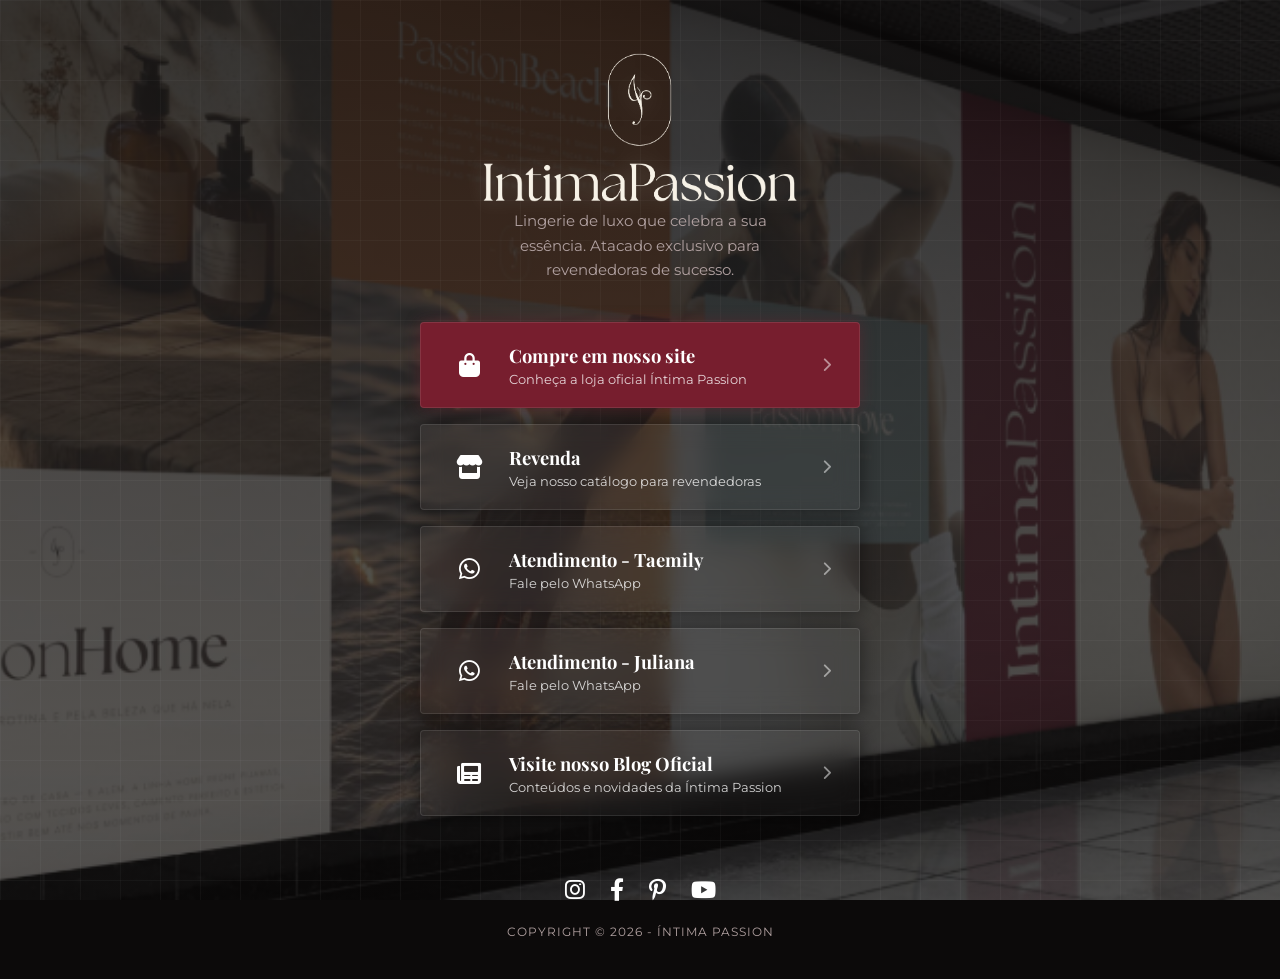
==== index.html @ 2aabb93f "finalização da central de links" ====
<!DOCTYPE html>
<html lang="pt-br">

<head>
    <meta charset="UTF-8">
    <meta name="viewport" content="width=device-width, initial-scale=1.0">
    <title>Íntima Passion | Bio</title>
    <meta name="description" content="Links oficiais da Íntima Passion. Compre online, revenda, atendimento e blog oficial.">

    <!-- Google Fonts -->
    <link rel="preconnect" href="https://fonts.googleapis.com">
    <link rel="preconnect" href="https://fonts.gstatic.com" crossorigin>
    <link
        href="https://fonts.googleapis.com/css2?family=Montserrat:wght@300;400;600&family=Playfair+Display:ital,wght@0,400;0,700;1,400&display=swap"
        rel="stylesheet">

    <!-- Font Awesome -->
    <link rel="stylesheet" href="https://cdnjs.cloudflare.com/ajax/libs/font-awesome/6.0.0/css/all.min.css">

    <link rel="stylesheet" href="styles.css">
</head>

<body>
    <div class="background-overlay"></div>

    <main class="container">
        <header class="profile-header">
            <div class="logo-container">
                <img src="logo.png" alt="Íntima Passion" class="brand-logo-img">
            </div>
            <p class="bio-text">Lingerie de luxo que celebra a sua essência. Atacado exclusivo para revendedoras de
                sucesso.</p>
        </header>

        <section class="links-section">
            <a href="https://loja.intimapassion.com.br/?utm_source=instagram&utm_medium=linktree&utm_campaign=bioinstagram"
                class="link-card highlight" id="compre-site">
                <div class="icon-box"><i class="fas fa-bag-shopping"></i></div>
                <div class="content">
                    <h3>Compre em nosso site</h3>
                    <p>Conheça a loja oficial Íntima Passion</p>
                </div>
                <div class="arrow"><i class="fas fa-chevron-right"></i></div>
            </a>

            <a href="https://loja.intimapassion.com.br/catalogo/21340/?utm_source=linktree&amp;utm_medium=bioinsta&amp;utm_campaign=blogoficial"
                class="link-card" id="revenda">
                <div class="icon-box"><i class="fas fa-store"></i></div>
                <div class="content">
                    <h3>Revenda</h3>
                    <p>Veja nosso catálogo para revendedoras</p>
                </div>
                <div class="arrow"><i class="fas fa-chevron-right"></i></div>
            </a>

            <a href="https://wa.me/5535992279777"
                class="link-card" id="atendimento-taemily">
                <div class="icon-box"><i class="fab fa-whatsapp"></i></div>
                <div class="content">
                    <h3>Atendimento - Taemily</h3>
                    <p>Fale pelo WhatsApp</p>
                </div>
                <div class="arrow"><i class="fas fa-chevron-right"></i></div>
            </a>

            <a href="https://wa.me/5535997618485"
                class="link-card" id="atendimento-juliana">
                <div class="icon-box"><i class="fab fa-whatsapp"></i></div>
                <div class="content">
                    <h3>Atendimento - Juliana</h3>
                    <p>Fale pelo WhatsApp</p>
                </div>
                <div class="arrow"><i class="fas fa-chevron-right"></i></div>
            </a>

            <a href="https://blog.intimapassion.com.br/?utm_source=linktree&amp;utm_medium=bioinsta&amp;utm_campaign=blogoficial"
                class="link-card" id="blog-oficial">
                <div class="icon-box"><i class="fas fa-newspaper"></i></div>
                <div class="content">
                    <h3>Visite nosso Blog Oficial</h3>
                    <p>Conteúdos e novidades da Íntima Passion</p>
                </div>
                <div class="arrow"><i class="fas fa-chevron-right"></i></div>
            </a>
        </section>

        <footer class="social-footer">
            <div class="social-icons">
                <a href="#"><i class="fab fa-instagram"></i></a>
                <a href="#"><i class="fab fa-facebook-f"></i></a>
                <a href="#"><i class="fab fa-pinterest-p"></i></a>
                <a href="#"><i class="fab fa-youtube"></i></a>
            </div>
            <p class="copyright">Copyright © 2026 - Íntima Passion</p>
        </footer>
    </main>

    <script src="script.js"></script>
</body>

</html>
---- styles.css ----
:root {
    --bg-color: #0c0a0a;
    /* Darker, more futuristic base */
    --accent-primary: #771e2e;
    /* User requested color */
    --accent-secondary: #F7F2E7;
    /* Gold constant */
    --accent-glow: rgba(119, 30, 46, 0.4);
    --text-main: #ffffff;
    --text-light: #b0a0a0;
    --glass-bg: rgba(255, 255, 255, 0.03);
    --glass-border: rgba(255, 255, 255, 0.1);
    --shadow: 0 0 20px rgba(0, 0, 0, 0.5);

    --font-heading: 'Playfair Display', serif;
    --font-body: 'Montserrat', sans-serif;
}

* {
    margin: 0;
    padding: 0;
    box-sizing: border-box;
}

body {
    background-color: var(--bg-color);
    color: var(--text-main);
    font-family: var(--font-body);
    min-height: 100vh;
    display: flex;
    flex-direction: column;
    align-items: center;
    justify-content: center;
    position: relative;
    overflow-x: hidden;
}

/* Background Image with Overlay */
.background-overlay {
    position: fixed;
    top: 0;
    left: 0;
    width: 100%;
    height: 100%;
    background-image: linear-gradient(to bottom, rgba(12, 10, 10, 0.8), rgba(12, 10, 10, 0.6)), url('passion_brand_bg.png');
    background-size: cover;
    background-position: center;
    z-index: -2;
}

/* Futuristic Grid */
.background-overlay::after {
    content: '';
    position: absolute;
    inset: 0;
    background-image:
        linear-gradient(rgba(255, 255, 255, 0.03) 1px, transparent 1px),
        linear-gradient(90deg, rgba(255, 255, 255, 0.03) 1px, transparent 1px);
    background-size: 40px 40px;
    z-index: -1;
    pointer-events: none;
}

.container {
    width: 100%;
    max-width: 480px;
    padding: 40px 20px;
    display: flex;
    flex-direction: column;
    align-items: center;
}

/* Header */
.profile-header {
    text-align: center;
    margin-bottom: 40px;
    animation: fadeInDown 0.8s ease-out;
}

.logo-container {
    margin-bottom: -10px;
}

.brand-logo-img {
    width: 100%;
    max-width: 340px;
    height: auto;
    filter: drop-shadow(0 0 10px rgba(255, 255, 255, 0.2));
}

.brand-tagline {
    font-family: var(--font-body);
    text-transform: uppercase;
    font-size: 0.75rem;
    letter-spacing: 4px;
    color: var(--accent-secondary);
    display: block;
    margin-top: -5px;
}

.bio-text {
    font-size: 0.95rem;
    color: var(--text-light);
    line-height: 1.6;
    max-width: 320px;
    margin: 0 auto;
}

/* Links Section */
.links-section {
    width: 100%;
    display: flex;
    flex-direction: column;
    gap: 16px;
}

.link-card {
    text-decoration: none;
    background: var(--glass-bg);
    backdrop-filter: blur(12px);
    -webkit-backdrop-filter: blur(12px);
    border: 1px solid var(--glass-border);
    border-radius: 4px;
    /* Sharper geometry */
    padding: 20px 28px;
    display: flex;
    align-items: center;
    gap: 20px;
    transition: all 0.4s cubic-bezier(0.19, 1, 0.22, 1);
    box-shadow: var(--shadow);
    color: var(--text-main);
    animation: fadeInUp 0.8s ease-out both;
    position: relative;
    overflow: hidden;
}

.link-card:nth-child(1) {
    animation-delay: 0.1s;
}

.link-card:nth-child(2) {
    animation-delay: 0.2s;
}

.link-card:nth-child(3) {
    animation-delay: 0.3s;
}

.link-card:nth-child(4) {
    animation-delay: 0.4s;
}

.link-card:nth-child(5) {
    animation-delay: 0.5s;
}

.link-card::before {
    content: '';
    position: absolute;
    top: 0;
    left: -100%;
    width: 100%;
    height: 100%;
    background: linear-gradient(90deg,
            transparent,
            rgba(255, 255, 255, 0.1),
            transparent);
    transition: 0.5s;
}

.link-card:hover::before {
    left: 100%;
}

.link-card:hover {
    transform: translateX(8px);
    border-color: var(--accent-secondary);
    background: rgba(255, 255, 255, 0.08);
}

.link-card.highlight {
    background: var(--accent-primary);
    border: 1px solid rgba(255, 255, 255, 0.1);
    color: #fff;
    box-shadow: 0 0 15px var(--accent-glow);
}

.link-card.highlight:hover {
    box-shadow: 0 0 30px var(--accent-glow);
    transform: translateX(12px);
    background: #8B2336;
}

.icon-box {
    font-size: 1.5rem;
    width: 40px;
    display: flex;
    justify-content: center;
    color: #ffffff;
    /* White icons as requested */
}

.highlight .icon-box {
    color: #fff;
}

.link-card .content {
    flex: 1;
}

.link-card h3 {
    font-family: var(--font-heading);
    font-size: 1.15rem;
    margin-bottom: 4px;
}

.link-card p {
    font-size: 0.8rem;
    opacity: 0.8;
}

.arrow {
    font-size: 0.9rem;
    opacity: 0.5;
}

/* Footer */
.social-footer {
    margin-top: 60px;
    text-align: center;
    animation: fadeIn 1.2s ease-out both;
    animation-delay: 0.5s;
}

.social-icons {
    display: flex;
    gap: 25px;
    justify-content: center;
    margin-bottom: 20px;
}

.social-icons a {
    color: #ffffff;
    /* White social icons */
    font-size: 1.4rem;
    transition: 0.3s;
}

.social-icons a:hover {
    color: var(--accent-secondary);
    transform: scale(1.2);
}

.copyright {
    font-size: 0.75rem;
    color: var(--text-light);
    text-transform: uppercase;
    letter-spacing: 1px;
}

/* Animations */
@keyframes fadeInDown {
    from {
        opacity: 0;
        transform: translateY(-20px);
    }

    to {
        opacity: 1;
        transform: translateY(0);
    }
}

@keyframes fadeInUp {
    from {
        opacity: 0;
        transform: translateY(20px);
    }

    to {
        opacity: 1;
        transform: translateY(0);
    }
}

@keyframes fadeIn {
    from {
        opacity: 0;
    }

    to {
        opacity: 1;
    }
}

/* Scanner Line Animation */
.background-overlay::before {
    content: '';
    position: absolute;
    top: -100%;
    left: 0;
    width: 100%;
    height: 100px;
    background: linear-gradient(to bottom, transparent, rgba(119, 30, 46, 0.1), transparent);
    animation: scanner 8s linear infinite;
    z-index: 10;
    pointer-events: none;
}

@keyframes scanner {
    0% {
        top: -100px;
    }

    100% {
        top: 100%;
    }
}

/* Mobile Adjustments */
@media (max-width: 375px) {
    .container {
        padding: 30px 15px;
    }

    .link-card {
        padding: 15px 20px;
    }
}
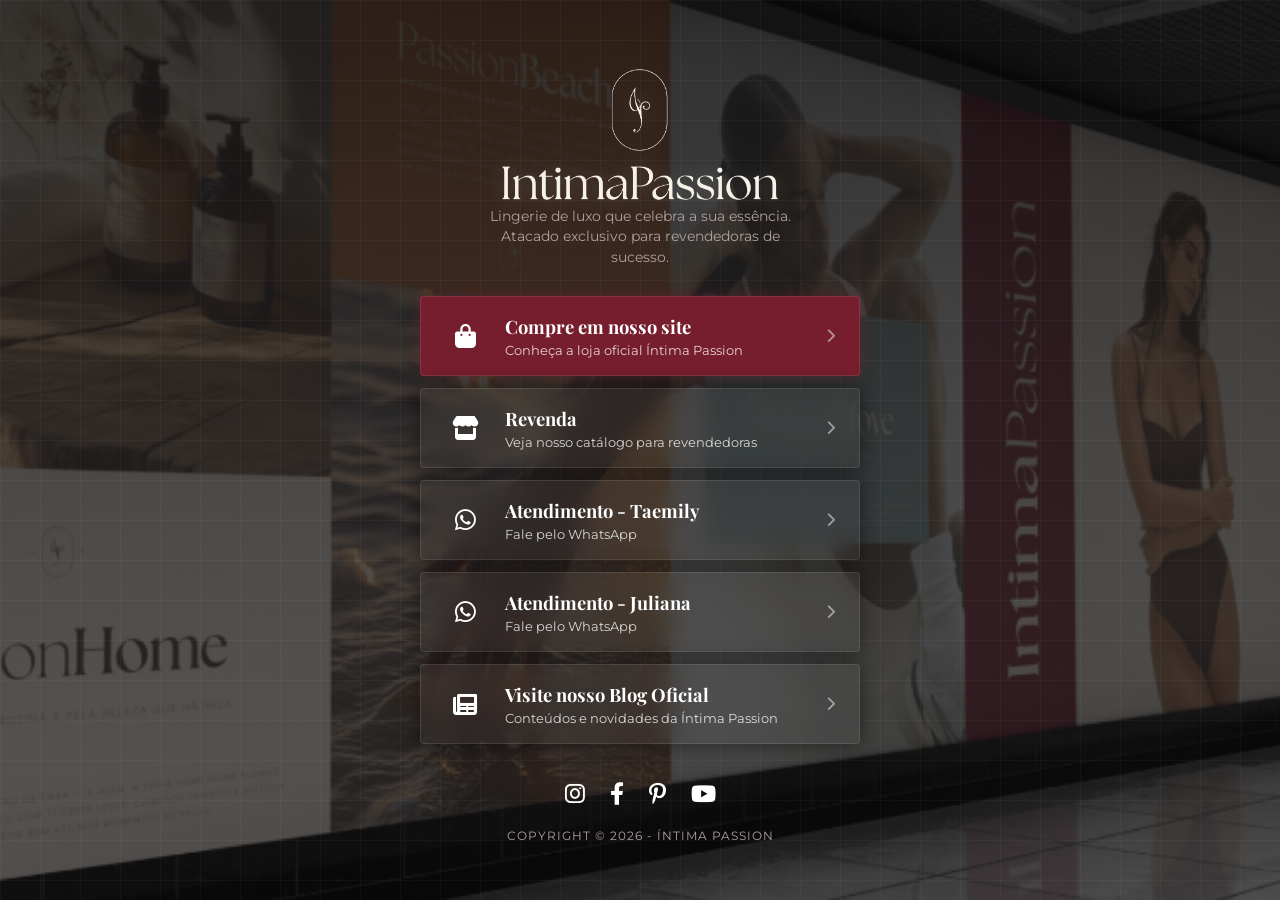
==== commit 7b95e616: "Adiciona rastreamento de cliques por rota" ====
--- a/index.html
+++ b/index.html
@@ -33,7 +33,7 @@
         </header>
 
         <section class="links-section">
-            <a href="https://loja.intimapassion.com.br/?utm_source=instagram&utm_medium=linktree&utm_campaign=bioinstagram"
+            <a href="/go/compre/"
                 class="link-card highlight" id="compre-site">
                 <div class="icon-box"><i class="fas fa-bag-shopping"></i></div>
                 <div class="content">
@@ -43,7 +43,7 @@
                 <div class="arrow"><i class="fas fa-chevron-right"></i></div>
             </a>
 
-            <a href="https://loja.intimapassion.com.br/catalogo/21340/?utm_source=linktree&amp;utm_medium=bioinsta&amp;utm_campaign=blogoficial"
+            <a href="/go/revenda/"
                 class="link-card" id="revenda">
                 <div class="icon-box"><i class="fas fa-store"></i></div>
                 <div class="content">
@@ -53,7 +53,7 @@
                 <div class="arrow"><i class="fas fa-chevron-right"></i></div>
             </a>
 
-            <a href="https://wa.me/5535992279777"
+            <a href="/go/taemily/"
                 class="link-card" id="atendimento-taemily">
                 <div class="icon-box"><i class="fab fa-whatsapp"></i></div>
                 <div class="content">
@@ -63,7 +63,7 @@
                 <div class="arrow"><i class="fas fa-chevron-right"></i></div>
             </a>
 
-            <a href="https://wa.me/5535997618485"
+            <a href="/go/juliana/"
                 class="link-card" id="atendimento-juliana">
                 <div class="icon-box"><i class="fab fa-whatsapp"></i></div>
                 <div class="content">
@@ -73,7 +73,7 @@
                 <div class="arrow"><i class="fas fa-chevron-right"></i></div>
             </a>
 
-            <a href="https://blog.intimapassion.com.br/?utm_source=linktree&amp;utm_medium=bioinsta&amp;utm_campaign=blogoficial"
+            <a href="/go/blog/"
                 class="link-card" id="blog-oficial">
                 <div class="icon-box"><i class="fas fa-newspaper"></i></div>
                 <div class="content">
@@ -86,15 +86,19 @@
 
         <footer class="social-footer">
             <div class="social-icons">
-                <a href="#"><i class="fab fa-instagram"></i></a>
-                <a href="#"><i class="fab fa-facebook-f"></i></a>
-                <a href="#"><i class="fab fa-pinterest-p"></i></a>
-                <a href="#"><i class="fab fa-youtube"></i></a>
+                <a href="/go/instagram/"><i class="fab fa-instagram"></i></a>
+                <a href="/go/facebook/"><i class="fab fa-facebook-f"></i></a>
+                <a href="/go/pinterest/"><i class="fab fa-pinterest-p"></i></a>
+                <a href="/go/youtube/"><i class="fab fa-youtube"></i></a>
             </div>
             <p class="copyright">Copyright © 2026 - Íntima Passion</p>
         </footer>
     </main>
 
+    <script>
+        window.va = window.va || function () { (window.vaq = window.vaq || []).push(arguments); };
+    </script>
+    <script defer src="/_vercel/insights/script.js"></script>
     <script src="script.js"></script>
 </body>
 
--- a/styles.css
+++ b/styles.css
@@ -22,8 +22,8 @@
     box-sizing: border-box;
 }
 
-body {
-    background-color: var(--bg-color);
+body {
+    background-color: var(--bg-color);
     color: var(--text-main);
     font-family: var(--font-body);
     min-height: 100vh;
@@ -32,21 +32,24 @@
     align-items: center;
     justify-content: center;
     position: relative;
-    overflow-x: hidden;
-}
-
-/* Background Image with Overlay */
-.background-overlay {
-    position: fixed;
-    top: 0;
-    left: 0;
-    width: 100%;
-    height: 100%;
-    background-image: linear-gradient(to bottom, rgba(12, 10, 10, 0.8), rgba(12, 10, 10, 0.6)), url('passion_brand_bg.png');
-    background-size: cover;
-    background-position: center;
-    z-index: -2;
-}
+    overflow-x: hidden;
+}
+
+/* Background Image with Overlay */
+.background-overlay {
+    position: fixed;
+    top: 0;
+    left: 0;
+    width: 100%;
+    height: 100vh;
+    height: 100svh;
+    background-image: linear-gradient(to bottom, rgba(12, 10, 10, 0.8), rgba(12, 10, 10, 0.6)), url('passion_brand_bg.png');
+    background-size: cover;
+    background-position: center;
+    z-index: -2;
+    transform: translateZ(0);
+    will-change: transform;
+}
 
 /* Futuristic Grid */
 .background-overlay::after {
@@ -61,32 +64,32 @@
     pointer-events: none;
 }
 
-.container {
-    width: 100%;
-    max-width: 480px;
-    padding: 40px 20px;
-    display: flex;
-    flex-direction: column;
-    align-items: center;
-}
+.container {
+    width: 100%;
+    max-width: 480px;
+    padding: 32px 20px;
+    display: flex;
+    flex-direction: column;
+    align-items: center;
+}
 
 /* Header */
-.profile-header {
-    text-align: center;
-    margin-bottom: 40px;
-    animation: fadeInDown 0.8s ease-out;
-}
+.profile-header {
+    text-align: center;
+    margin-bottom: 28px;
+    animation: fadeInDown 0.8s ease-out;
+}
 
 .logo-container {
     margin-bottom: -10px;
 }
 
-.brand-logo-img {
-    width: 100%;
-    max-width: 340px;
-    height: auto;
-    filter: drop-shadow(0 0 10px rgba(255, 255, 255, 0.2));
-}
+.brand-logo-img {
+    width: 100%;
+    max-width: 300px;
+    height: auto;
+    filter: drop-shadow(0 0 10px rgba(255, 255, 255, 0.2));
+}
 
 .brand-tagline {
     font-family: var(--font-body);
@@ -98,23 +101,23 @@
     margin-top: -5px;
 }
 
-.bio-text {
-    font-size: 0.95rem;
-    color: var(--text-light);
-    line-height: 1.6;
-    max-width: 320px;
-    margin: 0 auto;
-}
+.bio-text {
+    font-size: 0.9rem;
+    color: var(--text-light);
+    line-height: 1.45;
+    max-width: 320px;
+    margin: 0 auto;
+}
 
 /* Links Section */
-.links-section {
-    width: 100%;
-    display: flex;
-    flex-direction: column;
-    gap: 16px;
-}
-
-.link-card {
+.links-section {
+    width: 100%;
+    display: flex;
+    flex-direction: column;
+    gap: 12px;
+}
+
+.link-card {
     text-decoration: none;
     background: var(--glass-bg);
     backdrop-filter: blur(12px);
@@ -122,7 +125,7 @@
     border: 1px solid var(--glass-border);
     border-radius: 4px;
     /* Sharper geometry */
-    padding: 20px 28px;
+    padding: 17px 24px;
     display: flex;
     align-items: center;
     gap: 20px;
@@ -225,8 +228,8 @@
 }
 
 /* Footer */
-.social-footer {
-    margin-top: 60px;
+.social-footer {
+    margin-top: 36px;
     text-align: center;
     animation: fadeIn 1.2s ease-out both;
     animation-delay: 0.5s;
@@ -293,37 +296,95 @@
     }
 }
 
-/* Scanner Line Animation */
-.background-overlay::before {
-    content: '';
-    position: absolute;
-    top: -100%;
-    left: 0;
-    width: 100%;
-    height: 100px;
-    background: linear-gradient(to bottom, transparent, rgba(119, 30, 46, 0.1), transparent);
-    animation: scanner 8s linear infinite;
-    z-index: 10;
-    pointer-events: none;
-}
-
-@keyframes scanner {
-    0% {
-        top: -100px;
-    }
-
-    100% {
-        top: 100%;
-    }
-}
-
-/* Mobile Adjustments */
-@media (max-width: 375px) {
-    .container {
-        padding: 30px 15px;
-    }
-
-    .link-card {
-        padding: 15px 20px;
-    }
-}
+/* Mobile Adjustments */
+@media (max-width: 480px) {
+    body {
+        justify-content: flex-start;
+    }
+
+    .background-overlay {
+        background-position: center top;
+    }
+
+    .container {
+        max-width: 100%;
+        padding: 18px 18px 22px;
+    }
+
+    .profile-header {
+        margin-bottom: 20px;
+    }
+
+    .logo-container {
+        margin-bottom: -6px;
+    }
+
+    .brand-logo-img {
+        max-width: min(78vw, 270px);
+    }
+
+    .bio-text {
+        font-size: 0.82rem;
+        line-height: 1.42;
+        max-width: 290px;
+    }
+
+    .links-section {
+        gap: 10px;
+    }
+
+    .link-card {
+        min-height: 84px;
+        padding: 13px 18px;
+        gap: 14px;
+    }
+
+    .icon-box {
+        width: 34px;
+        font-size: 1.25rem;
+        flex: 0 0 34px;
+    }
+
+    .link-card h3 {
+        font-size: 1rem;
+        line-height: 1.12;
+        margin-bottom: 3px;
+    }
+
+    .link-card p {
+        font-size: 0.72rem;
+        line-height: 1.35;
+    }
+
+    .social-footer {
+        margin-top: 26px;
+    }
+
+    .social-icons {
+        gap: 22px;
+        margin-bottom: 14px;
+    }
+}
+
+@media (max-width: 375px) {
+    .container {
+        padding: 14px 14px 20px;
+    }
+
+    .brand-logo-img {
+        max-width: 245px;
+    }
+
+    .link-card {
+        min-height: 78px;
+        padding: 12px 14px;
+    }
+
+    .link-card h3 {
+        font-size: 0.94rem;
+    }
+
+    .link-card p {
+        font-size: 0.68rem;
+    }
+}
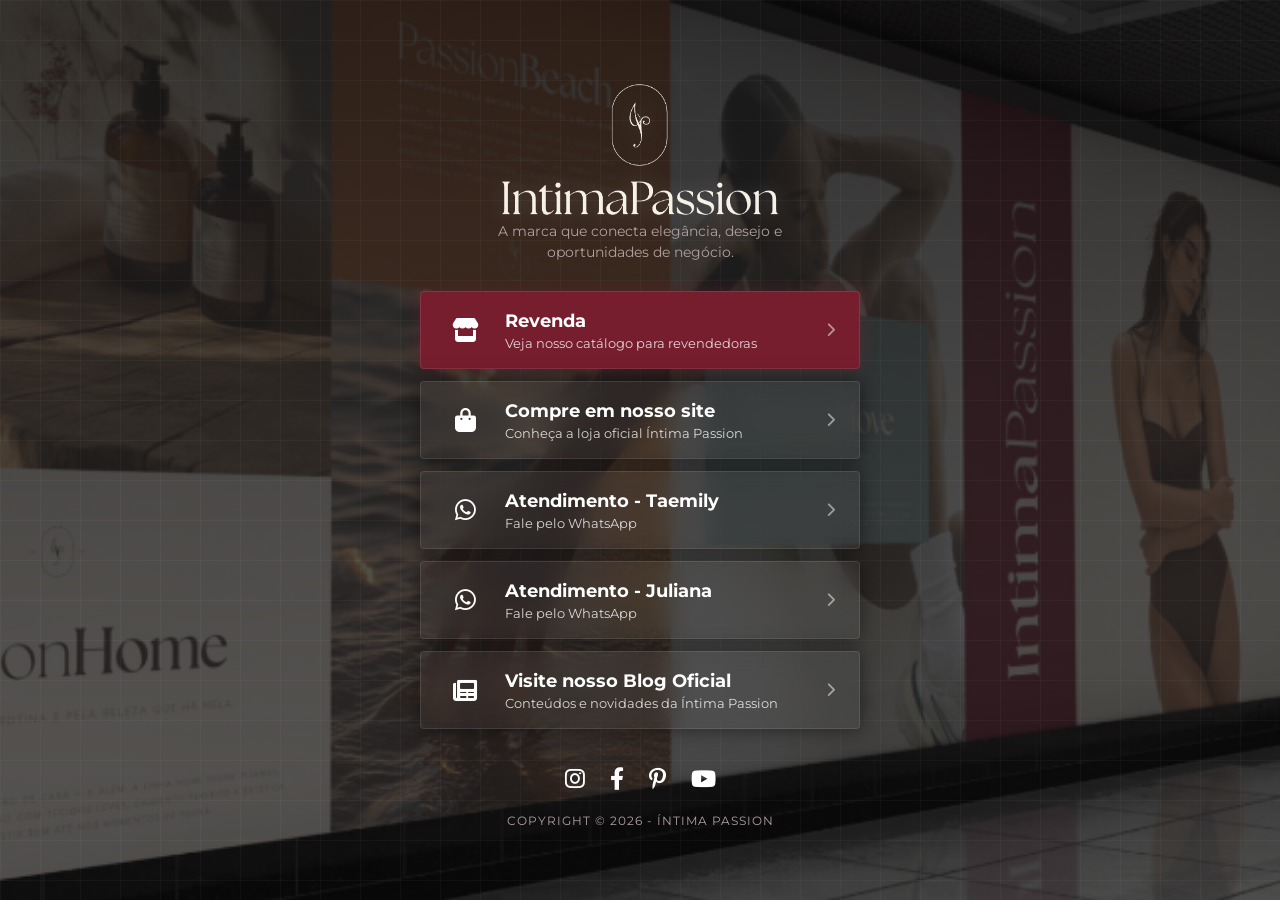
==== commit e9bcc921: "alteração na ordem e texto principal" ====
--- a/index.html
+++ b/index.html
@@ -28,27 +28,28 @@
             <div class="logo-container">
                 <img src="logo.png" alt="Íntima Passion" class="brand-logo-img">
             </div>
-            <p class="bio-text">Lingerie de luxo que celebra a sua essência. Atacado exclusivo para revendedoras de
-                sucesso.</p>
+            <p class="bio-text">A marca que conecta elegância, desejo e oportunidades de negócio.</p>
         </header>
 
         <section class="links-section">
+            
+
+            <a href="/go/revenda/"
+                class="link-card highlight" id="revenda">
+                <div class="icon-box"><i class="fas fa-store"></i></div>
+                <div class="content">
+                    <h3>Revenda</h3>
+                    <p>Veja nosso catálogo para revendedoras</p>
+                </div>
+                <div class="arrow"><i class="fas fa-chevron-right"></i></div>
+            </a>
+
             <a href="/go/compre/"
-                class="link-card highlight" id="compre-site">
+                class="link-card" id="compre-site">
                 <div class="icon-box"><i class="fas fa-bag-shopping"></i></div>
                 <div class="content">
                     <h3>Compre em nosso site</h3>
                     <p>Conheça a loja oficial Íntima Passion</p>
-                </div>
-                <div class="arrow"><i class="fas fa-chevron-right"></i></div>
-            </a>
-
-            <a href="/go/revenda/"
-                class="link-card" id="revenda">
-                <div class="icon-box"><i class="fas fa-store"></i></div>
-                <div class="content">
-                    <h3>Revenda</h3>
-                    <p>Veja nosso catálogo para revendedoras</p>
                 </div>
                 <div class="arrow"><i class="fas fa-chevron-right"></i></div>
             </a>
--- a/styles.css
+++ b/styles.css
@@ -22,8 +22,8 @@
     box-sizing: border-box;
 }
 
-body {
-    background-color: var(--bg-color);
+body {
+    background-color: var(--bg-color);
     color: var(--text-main);
     font-family: var(--font-body);
     min-height: 100vh;
@@ -32,24 +32,24 @@
     align-items: center;
     justify-content: center;
     position: relative;
-    overflow-x: hidden;
-}
-
-/* Background Image with Overlay */
-.background-overlay {
-    position: fixed;
-    top: 0;
-    left: 0;
-    width: 100%;
-    height: 100vh;
-    height: 100svh;
-    background-image: linear-gradient(to bottom, rgba(12, 10, 10, 0.8), rgba(12, 10, 10, 0.6)), url('passion_brand_bg.png');
-    background-size: cover;
-    background-position: center;
-    z-index: -2;
-    transform: translateZ(0);
-    will-change: transform;
-}
+    overflow-x: hidden;
+}
+
+/* Background Image with Overlay */
+.background-overlay {
+    position: fixed;
+    top: 0;
+    left: 0;
+    width: 100%;
+    height: 100vh;
+    height: 100svh;
+    background-image: linear-gradient(to bottom, rgba(12, 10, 10, 0.8), rgba(12, 10, 10, 0.6)), url('passion_brand_bg.png');
+    background-size: cover;
+    background-position: center;
+    z-index: -2;
+    transform: translateZ(0);
+    will-change: transform;
+}
 
 /* Futuristic Grid */
 .background-overlay::after {
@@ -64,32 +64,32 @@
     pointer-events: none;
 }
 
-.container {
-    width: 100%;
-    max-width: 480px;
-    padding: 32px 20px;
-    display: flex;
-    flex-direction: column;
-    align-items: center;
-}
+.container {
+    width: 100%;
+    max-width: 480px;
+    padding: 32px 20px;
+    display: flex;
+    flex-direction: column;
+    align-items: center;
+}
 
 /* Header */
-.profile-header {
-    text-align: center;
-    margin-bottom: 28px;
-    animation: fadeInDown 0.8s ease-out;
-}
+.profile-header {
+    text-align: center;
+    margin-bottom: 28px;
+    animation: fadeInDown 0.8s ease-out;
+}
 
 .logo-container {
     margin-bottom: -10px;
 }
 
-.brand-logo-img {
-    width: 100%;
-    max-width: 300px;
-    height: auto;
-    filter: drop-shadow(0 0 10px rgba(255, 255, 255, 0.2));
-}
+.brand-logo-img {
+    width: 100%;
+    max-width: 300px;
+    height: auto;
+    filter: drop-shadow(0 0 10px rgba(255, 255, 255, 0.2));
+}
 
 .brand-tagline {
     font-family: var(--font-body);
@@ -101,23 +101,23 @@
     margin-top: -5px;
 }
 
-.bio-text {
-    font-size: 0.9rem;
-    color: var(--text-light);
-    line-height: 1.45;
-    max-width: 320px;
-    margin: 0 auto;
-}
+.bio-text {
+    font-size: 0.9rem;
+    color: var(--text-light);
+    line-height: 1.45;
+    max-width: 320px;
+    margin: 0 auto;
+}
 
 /* Links Section */
-.links-section {
-    width: 100%;
-    display: flex;
-    flex-direction: column;
-    gap: 12px;
-}
-
-.link-card {
+.links-section {
+    width: 100%;
+    display: flex;
+    flex-direction: column;
+    gap: 12px;
+}
+
+.link-card {
     text-decoration: none;
     background: var(--glass-bg);
     backdrop-filter: blur(12px);
@@ -125,7 +125,7 @@
     border: 1px solid var(--glass-border);
     border-radius: 4px;
     /* Sharper geometry */
-    padding: 17px 24px;
+    padding: 17px 24px;
     display: flex;
     align-items: center;
     gap: 20px;
@@ -149,13 +149,13 @@
     animation-delay: 0.3s;
 }
 
-.link-card:nth-child(4) {
-    animation-delay: 0.4s;
-}
-
-.link-card:nth-child(5) {
-    animation-delay: 0.5s;
-}
+.link-card:nth-child(4) {
+    animation-delay: 0.4s;
+}
+
+.link-card:nth-child(5) {
+    animation-delay: 0.5s;
+}
 
 .link-card::before {
     content: '';
@@ -191,7 +191,7 @@
 .link-card.highlight:hover {
     box-shadow: 0 0 30px var(--accent-glow);
     transform: translateX(12px);
-    background: #8B2336;
+    background: #8B2339;
 }
 
 .icon-box {
@@ -212,7 +212,7 @@
 }
 
 .link-card h3 {
-    font-family: var(--font-heading);
+    font-family: var(--font-body);
     font-size: 1.15rem;
     margin-bottom: 4px;
 }
@@ -228,8 +228,8 @@
 }
 
 /* Footer */
-.social-footer {
-    margin-top: 36px;
+.social-footer {
+    margin-top: 36px;
     text-align: center;
     animation: fadeIn 1.2s ease-out both;
     animation-delay: 0.5s;
@@ -296,95 +296,95 @@
     }
 }
 
-/* Mobile Adjustments */
-@media (max-width: 480px) {
-    body {
-        justify-content: flex-start;
-    }
-
-    .background-overlay {
-        background-position: center top;
-    }
-
-    .container {
-        max-width: 100%;
-        padding: 18px 18px 22px;
-    }
-
-    .profile-header {
-        margin-bottom: 20px;
-    }
-
-    .logo-container {
-        margin-bottom: -6px;
-    }
-
-    .brand-logo-img {
-        max-width: min(78vw, 270px);
-    }
-
-    .bio-text {
-        font-size: 0.82rem;
-        line-height: 1.42;
-        max-width: 290px;
-    }
-
-    .links-section {
-        gap: 10px;
-    }
-
-    .link-card {
-        min-height: 84px;
-        padding: 13px 18px;
-        gap: 14px;
-    }
-
-    .icon-box {
-        width: 34px;
-        font-size: 1.25rem;
-        flex: 0 0 34px;
-    }
-
-    .link-card h3 {
-        font-size: 1rem;
-        line-height: 1.12;
-        margin-bottom: 3px;
-    }
-
-    .link-card p {
-        font-size: 0.72rem;
-        line-height: 1.35;
-    }
-
-    .social-footer {
-        margin-top: 26px;
-    }
-
-    .social-icons {
-        gap: 22px;
-        margin-bottom: 14px;
-    }
-}
-
-@media (max-width: 375px) {
-    .container {
-        padding: 14px 14px 20px;
-    }
-
-    .brand-logo-img {
-        max-width: 245px;
-    }
-
-    .link-card {
-        min-height: 78px;
-        padding: 12px 14px;
-    }
-
-    .link-card h3 {
-        font-size: 0.94rem;
-    }
-
-    .link-card p {
-        font-size: 0.68rem;
-    }
-}
+/* Mobile Adjustments */
+@media (max-width: 480px) {
+    body {
+        justify-content: flex-start;
+    }
+
+    .background-overlay {
+        background-position: center top;
+    }
+
+    .container {
+        max-width: 100%;
+        padding: 18px 18px 22px;
+    }
+
+    .profile-header {
+        margin-bottom: 20px;
+    }
+
+    .logo-container {
+        margin-bottom: -6px;
+    }
+
+    .brand-logo-img {
+        max-width: min(78vw, 270px);
+    }
+
+    .bio-text {
+        font-size: 0.82rem;
+        line-height: 1.42;
+        max-width: 290px;
+    }
+
+    .links-section {
+        gap: 10px;
+    }
+
+    .link-card {
+        min-height: 84px;
+        padding: 13px 18px;
+        gap: 14px;
+    }
+
+    .icon-box {
+        width: 34px;
+        font-size: 1.25rem;
+        flex: 0 0 34px;
+    }
+
+    .link-card h3 {
+        font-size: 1rem;
+        line-height: 1.12;
+        margin-bottom: 3px;
+    }
+
+    .link-card p {
+        font-size: 0.72rem;
+        line-height: 1.35;
+    }
+
+    .social-footer {
+        margin-top: 26px;
+    }
+
+    .social-icons {
+        gap: 22px;
+        margin-bottom: 14px;
+    }
+}
+
+@media (max-width: 375px) {
+    .container {
+        padding: 14px 14px 20px;
+    }
+
+    .brand-logo-img {
+        max-width: 245px;
+    }
+
+    .link-card {
+        min-height: 78px;
+        padding: 12px 14px;
+    }
+
+    .link-card h3 {
+        font-size: 0.94rem;
+    }
+
+    .link-card p {
+        font-size: 0.68rem;
+    }
+}
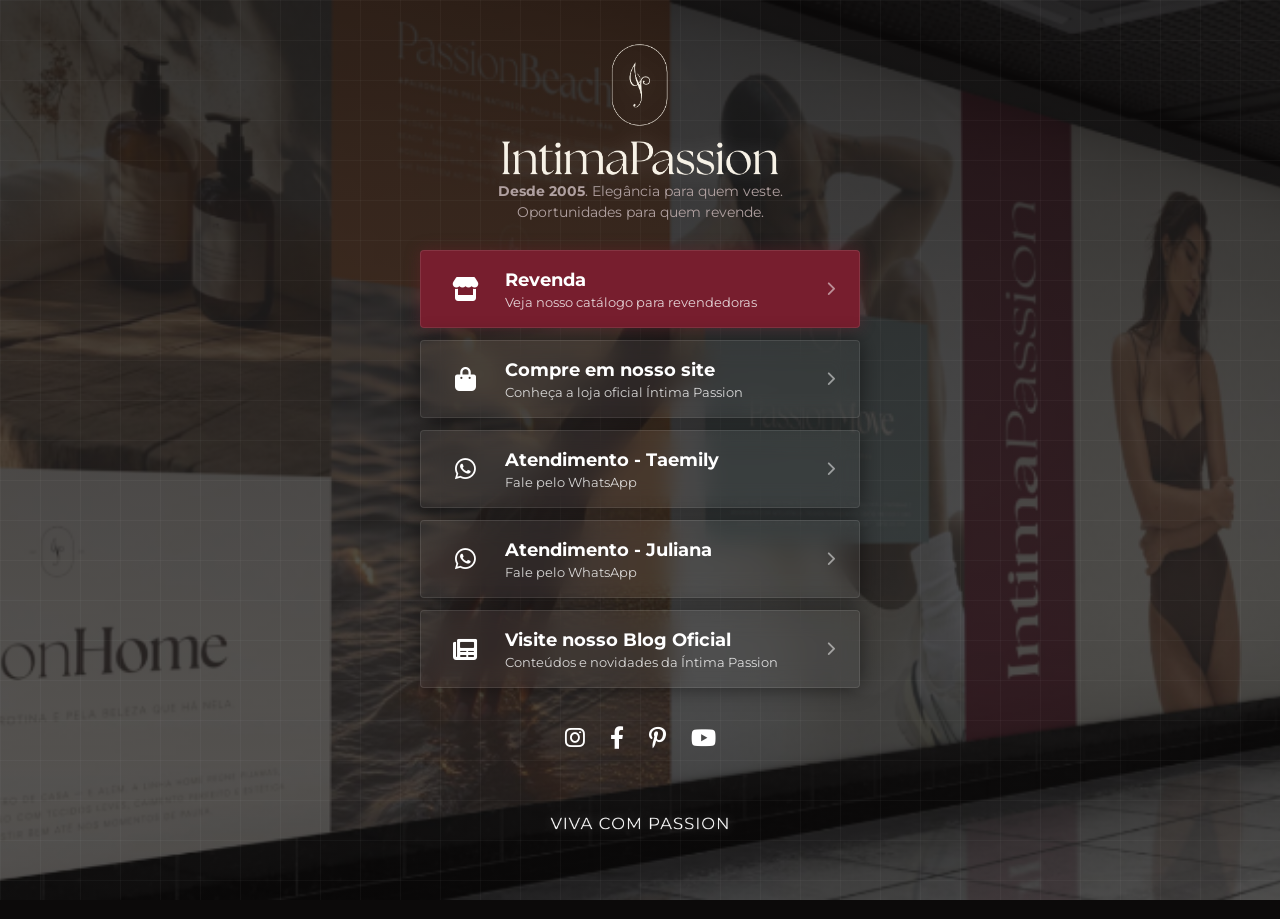
==== commit 4680e50f: "alteração de escrit" ====
--- a/index.html
+++ b/index.html
@@ -5,7 +5,8 @@
     <meta charset="UTF-8">
     <meta name="viewport" content="width=device-width, initial-scale=1.0">
     <title>Íntima Passion | Bio</title>
-    <meta name="description" content="Links oficiais da Íntima Passion. Compre online, revenda, atendimento e blog oficial.">
+    <meta name="description"
+        content="Links oficiais da Íntima Passion. Compre online, revenda, atendimento e blog oficial.">
 
     <!-- Google Fonts -->
     <link rel="preconnect" href="https://fonts.googleapis.com">
@@ -28,14 +29,13 @@
             <div class="logo-container">
                 <img src="logo.png" alt="Íntima Passion" class="brand-logo-img">
             </div>
-            <p class="bio-text">A marca que conecta elegância, desejo e oportunidades de negócio.</p>
+            <p class="bio-text"><strong>Desde 2005</strong>. Elegância para quem veste. Oportunidades para quem revende.</p>
         </header>
 
         <section class="links-section">
-            
 
-            <a href="/go/revenda/"
-                class="link-card highlight" id="revenda">
+
+            <a href="/go/revenda/" class="link-card highlight" id="revenda">
                 <div class="icon-box"><i class="fas fa-store"></i></div>
                 <div class="content">
                     <h3>Revenda</h3>
@@ -44,8 +44,7 @@
                 <div class="arrow"><i class="fas fa-chevron-right"></i></div>
             </a>
 
-            <a href="/go/compre/"
-                class="link-card" id="compre-site">
+            <a href="/go/compre/" class="link-card" id="compre-site">
                 <div class="icon-box"><i class="fas fa-bag-shopping"></i></div>
                 <div class="content">
                     <h3>Compre em nosso site</h3>
@@ -54,8 +53,7 @@
                 <div class="arrow"><i class="fas fa-chevron-right"></i></div>
             </a>
 
-            <a href="/go/taemily/"
-                class="link-card" id="atendimento-taemily">
+            <a href="/go/taemily/" class="link-card" id="atendimento-taemily">
                 <div class="icon-box"><i class="fab fa-whatsapp"></i></div>
                 <div class="content">
                     <h3>Atendimento - Taemily</h3>
@@ -64,8 +62,7 @@
                 <div class="arrow"><i class="fas fa-chevron-right"></i></div>
             </a>
 
-            <a href="/go/juliana/"
-                class="link-card" id="atendimento-juliana">
+            <a href="/go/juliana/" class="link-card" id="atendimento-juliana">
                 <div class="icon-box"><i class="fab fa-whatsapp"></i></div>
                 <div class="content">
                     <h3>Atendimento - Juliana</h3>
@@ -74,8 +71,7 @@
                 <div class="arrow"><i class="fas fa-chevron-right"></i></div>
             </a>
 
-            <a href="/go/blog/"
-                class="link-card" id="blog-oficial">
+            <a href="/go/blog/" class="link-card" id="blog-oficial">
                 <div class="icon-box"><i class="fas fa-newspaper"></i></div>
                 <div class="content">
                     <h3>Visite nosso Blog Oficial</h3>
@@ -92,7 +88,7 @@
                 <a href="/go/pinterest/"><i class="fab fa-pinterest-p"></i></a>
                 <a href="/go/youtube/"><i class="fab fa-youtube"></i></a>
             </div>
-            <p class="copyright">Copyright © 2026 - Íntima Passion</p>
+            <img src="viva-com-passion.png" alt="Viva com Passion" class="copyright">
         </footer>
     </main>
 
--- a/styles.css
+++ b/styles.css
@@ -235,12 +235,12 @@
     animation-delay: 0.5s;
 }
 
-.social-icons {
-    display: flex;
-    gap: 25px;
-    justify-content: center;
-    margin-bottom: 20px;
-}
+.social-icons {
+    display: flex;
+    gap: 25px;
+    justify-content: center;
+    margin-bottom: 8px;
+}
 
 .social-icons a {
     color: #ffffff;
@@ -254,12 +254,15 @@
     transform: scale(1.2);
 }
 
-.copyright {
-    font-size: 0.75rem;
-    color: var(--text-light);
-    text-transform: uppercase;
-    letter-spacing: 1px;
-}
+.copyright {
+    display: block;
+    width: 190px;
+    max-width: 52vw;
+    height: auto;
+    margin: 0 auto;
+    opacity: 1;
+    filter: brightness(1.35) contrast(1.25) drop-shadow(0 0 6px rgba(255, 255, 255, 0.28));
+}
 
 /* Animations */
 @keyframes fadeInDown {
@@ -360,11 +363,11 @@
         margin-top: 26px;
     }
 
-    .social-icons {
-        gap: 22px;
-        margin-bottom: 14px;
-    }
-}
+    .social-icons {
+        gap: 22px;
+        margin-bottom: 6px;
+    }
+}
 
 @media (max-width: 375px) {
     .container {
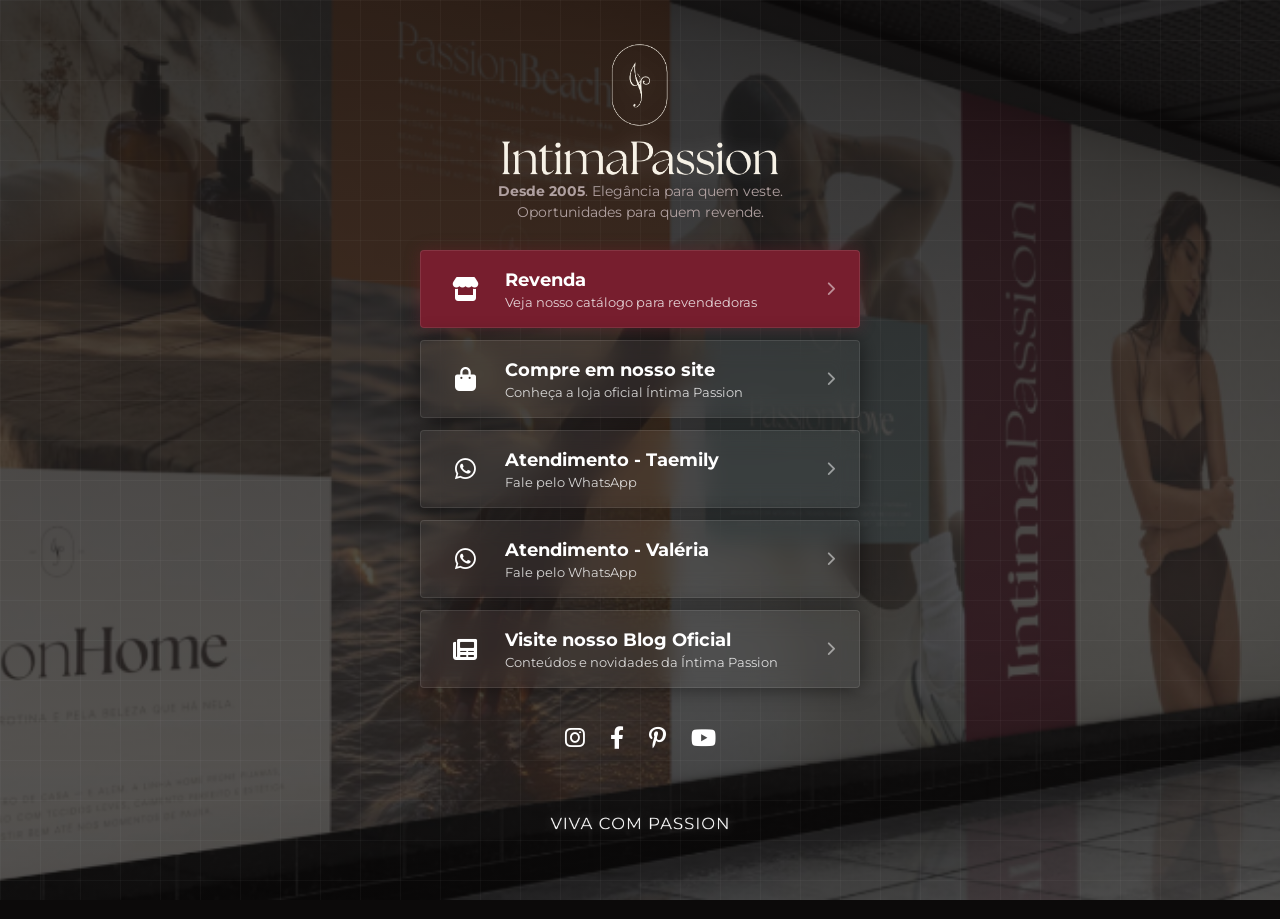
==== commit 24c39ccd: "alteração de vendededora e link para whatsapp" ====
--- a/index.html
+++ b/index.html
@@ -65,7 +65,7 @@
             <a href="/go/juliana/" class="link-card" id="atendimento-juliana">
                 <div class="icon-box"><i class="fab fa-whatsapp"></i></div>
                 <div class="content">
-                    <h3>Atendimento - Juliana</h3>
+                    <h3>Atendimento - Valéria</h3>
                     <p>Fale pelo WhatsApp</p>
                 </div>
                 <div class="arrow"><i class="fas fa-chevron-right"></i></div>
